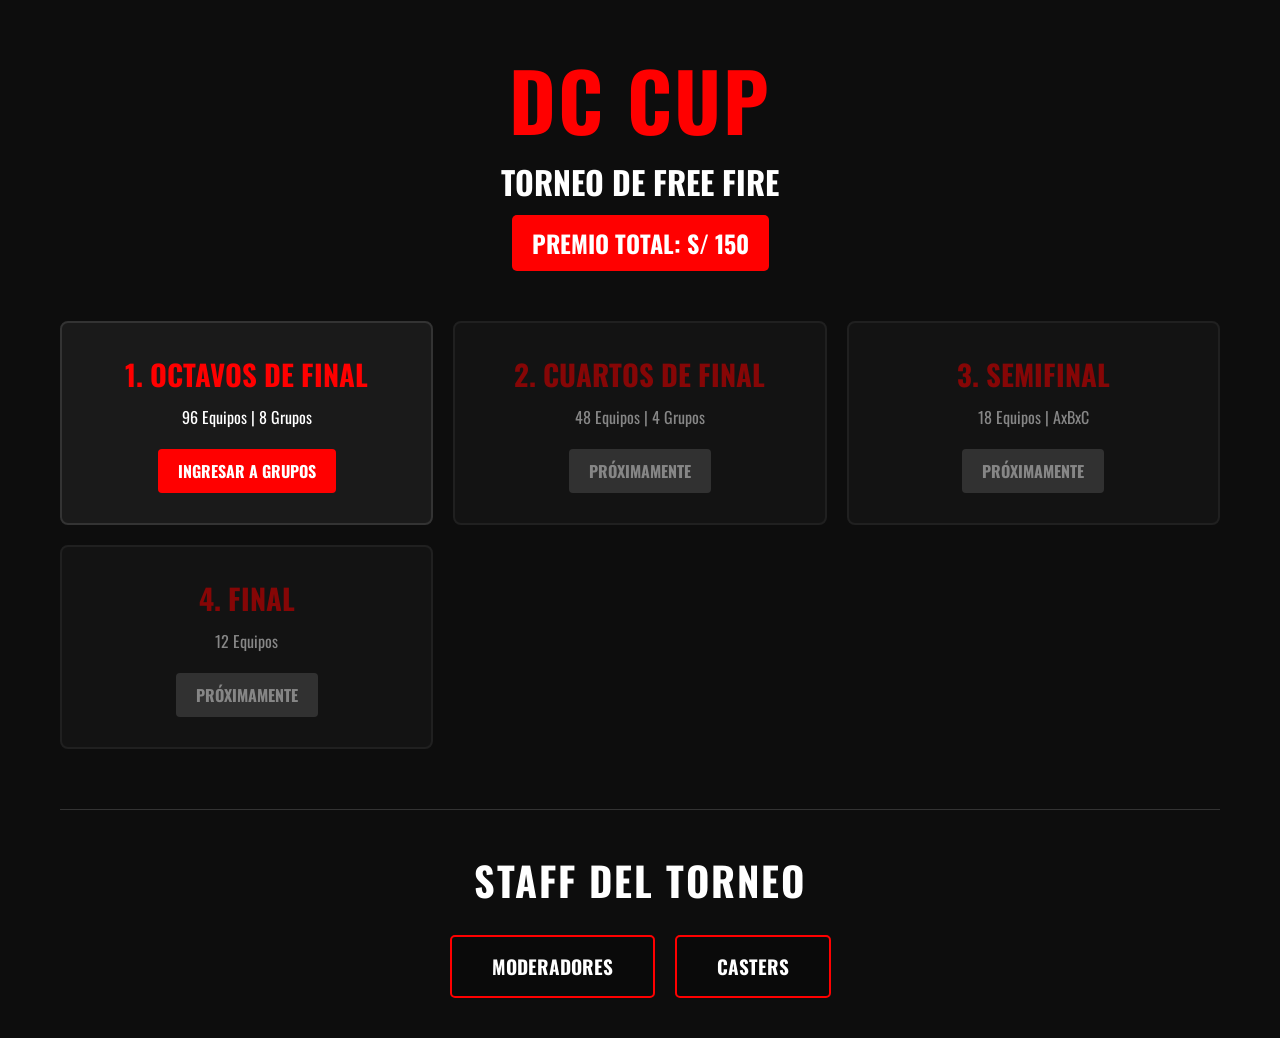
==== index.html @ 233ea068 "Torneo listo" ====
<!DOCTYPE html>
<html lang="es">
<head>
    <meta charset="UTF-8">
    <meta name="viewport" content="width=device-width, initial-scale=1.0">
    <title>DC CUP - Torneo de Free Fire</title>
    <link rel="stylesheet" href="css/index.css">
    <link href="https://fonts.googleapis.com/css2?family=Oswald:wght@400;700&display=swap" rel="stylesheet">
</head>
<body>
    <div class="hero-container">
        <header class="hero-header">
            <h1 class="title">DC CUP</h1>
            <h2 class="subtitle">TORNEO DE FREE FIRE</h2>
            <div class="prize-pool">PREMIO TOTAL: S/ 150</div>
        </header>

        <main class="phases-grid">
            <a href="octavos.html" class="phase-card">
                <h3>1. OCTAVOS DE FINAL</h3>
                <p>96 Equipos | 8 Grupos</p>
                <span class="btn-ingresar">Ingresar a Grupos</span>
            </a>
            <a href="#" class="phase-card locked">
                <h3>2. CUARTOS DE FINAL</h3>
                <p>48 Equipos | 4 Grupos</p>
                <span class="btn-ingresar">Próximamente</span>
            </a>
            <a href="#" class="phase-card locked">
                <h3>3. SEMIFINAL</h3>
                <p>18 Equipos | AxBxC</p>
                <span class="btn-ingresar">Próximamente</span>
            </a>
            <a href="#" class="phase-card locked">
                <h3>4. FINAL</h3>
                <p>12 Equipos</p>
                <span class="btn-ingresar">Próximamente</span>
            </a>
        </main>

        <section class="staff-section">
            <h2 class="staff-title">STAFF DEL TORNEO</h2>
            <div class="staff-buttons">
                <a href="staff.html?view=moderadores" class="staff-btn">Moderadores</a>
                <a href="staff.html?view=casters" class="staff-btn">Casters</a>
            </div>
        </section>
    </div>
    <script src="js/index.js"></script>
</body>
</html>
---- css/index.css ----
* { margin: 0; padding: 0; box-sizing: border-box; font-family: 'Oswald', sans-serif; }
body { background-color: #0d0d0d; color: white; background-image: url('../assets/bg-dark.jpg'); background-size: cover; }

.hero-container { max-width: 1200px; margin: 0 auto; padding: 40px 20px; text-align: center; }
.hero-header { margin-bottom: 50px; }
.title { font-size: 5rem; color: #ff0000; text-transform: uppercase; letter-spacing: 2px; }
.subtitle { font-size: 2rem; color: #ffffff; margin-bottom: 10px; }
.prize-pool { display: inline-block; background: #ff0000; color: white; padding: 10px 20px; font-size: 1.5rem; font-weight: bold; border-radius: 5px; }

.phases-grid { display: grid; grid-template-columns: repeat(auto-fit, minmax(280px, 1fr)); gap: 20px; }
.phase-card { background: #1a1a1a; border: 2px solid #333; padding: 30px 20px; text-decoration: none; color: white; transition: 0.3s; border-radius: 8px; display: flex; flex-direction: column; align-items: center; }
.phase-card:hover { border-color: #ff0000; transform: translateY(-5px); box-shadow: 0 10px 20px rgba(255,0,0,0.2); }
.phase-card h3 { font-size: 1.8rem; margin-bottom: 10px; color: #ff0000; }
.btn-ingresar { margin-top: 20px; padding: 10px 20px; background: #ff0000; border-radius: 4px; font-weight: bold; text-transform: uppercase; }
.locked { opacity: 0.5; pointer-events: none; }
.locked .btn-ingresar { background: #555; }

/* --- SECCIÓN STAFF --- */
.staff-section { margin-top: 60px; padding-top: 40px; border-top: 1px solid #333; text-align: center; }
.staff-title { font-size: 2.5rem; color: #fff; margin-bottom: 25px; text-transform: uppercase; letter-spacing: 2px; }
.staff-buttons { display: flex; justify-content: center; gap: 20px; flex-wrap: wrap; }
.staff-btn { 
    background: #0a0a0a; 
    color: white; 
    text-decoration: none; 
    padding: 15px 40px; 
    font-size: 1.2rem; 
    font-weight: bold; 
    border: 2px solid #ff0000; 
    border-radius: 5px; 
    transition: all 0.3s ease; 
    text-transform: uppercase; 
}
.staff-btn:hover { 
    background: #ff0000; 
    box-shadow: 0 0 15px rgba(255,0,0,0.5); 
    transform: translateY(-3px); 
}
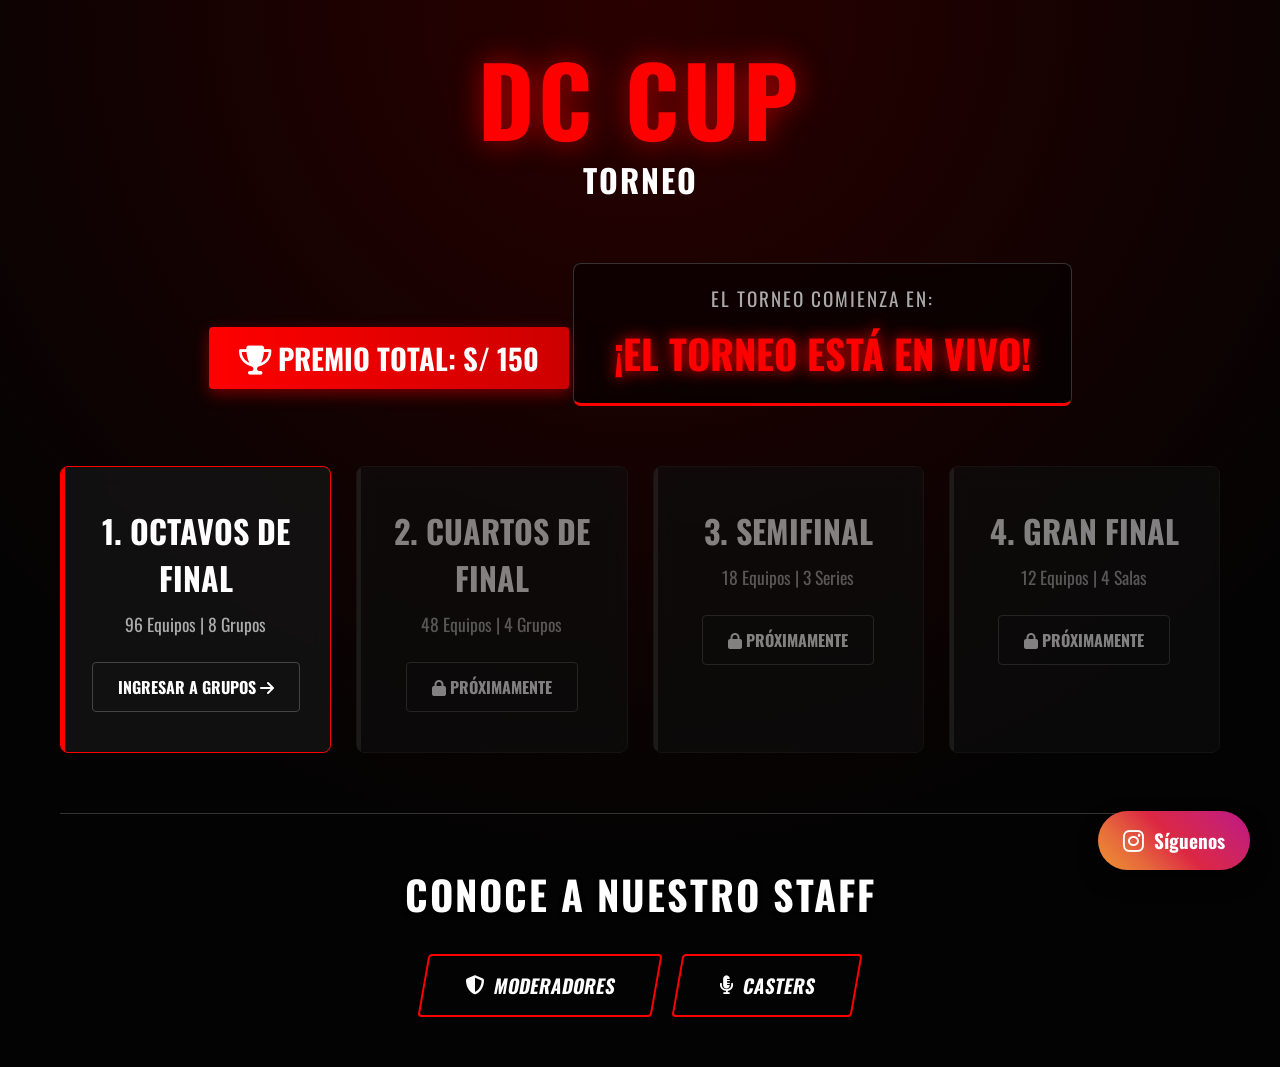
==== commit bdc17d65: "agrego ig" ====
--- a/index.html
+++ b/index.html
@@ -6,46 +6,71 @@
     <title>DC CUP - Torneo de Free Fire</title>
     <link rel="stylesheet" href="css/index.css">
     <link href="https://fonts.googleapis.com/css2?family=Oswald:wght@400;700&display=swap" rel="stylesheet">
+    <link rel="stylesheet" href="https://cdnjs.cloudflare.com/ajax/libs/font-awesome/6.4.0/css/all.min.css">
 </head>
 <body>
+    <a href="https://instagram.com/cup_dc" target="_blank" class="floating-ig">
+        <i class="fab fa-instagram"></i>
+        <span>Síguenos</span>
+    </a>
+
     <div class="hero-container">
         <header class="hero-header">
-            <h1 class="title">DC CUP</h1>
-            <h2 class="subtitle">TORNEO DE FREE FIRE</h2>
-            <div class="prize-pool">PREMIO TOTAL: S/ 150</div>
+            <div class="logo-glow">
+                <h1 class="title">DC CUP</h1>
+            </div>
+            <h2 class="subtitle">TORNEO</h2>
+            <div class="prize-pool">
+                <i class="fas fa-trophy"></i> PREMIO TOTAL: S/ 150
+            </div>
+
+            <div class="countdown-container">
+                <p class="countdown-label">EL TORNEO COMIENZA EN:</p>
+                <div id="countdown" class="countdown">
+                    </div>
+            </div>
         </header>
 
         <main class="phases-grid">
-            <a href="octavos.html" class="phase-card">
+            <a href="octavos.html" class="phase-card active-phase">
+                <div class="card-glow"></div>
                 <h3>1. OCTAVOS DE FINAL</h3>
                 <p>96 Equipos | 8 Grupos</p>
-                <span class="btn-ingresar">Ingresar a Grupos</span>
+                <span class="btn-ingresar">Ingresar a Grupos <i class="fas fa-arrow-right"></i></span>
             </a>
+            
             <a href="#" class="phase-card locked">
                 <h3>2. CUARTOS DE FINAL</h3>
                 <p>48 Equipos | 4 Grupos</p>
-                <span class="btn-ingresar">Próximamente</span>
+                <span class="btn-ingresar"><i class="fas fa-lock"></i> Próximamente</span>
             </a>
+
             <a href="#" class="phase-card locked">
                 <h3>3. SEMIFINAL</h3>
-                <p>18 Equipos | AxBxC</p>
-                <span class="btn-ingresar">Próximamente</span>
+                <p>18 Equipos | 3 Series</p>
+                <span class="btn-ingresar"><i class="fas fa-lock"></i> Próximamente</span>
             </a>
+
             <a href="#" class="phase-card locked">
-                <h3>4. FINAL</h3>
-                <p>12 Equipos</p>
-                <span class="btn-ingresar">Próximamente</span>
+                <h3>4. GRAN FINAL</h3>
+                <p>12 Equipos | 4 Salas</p>
+                <span class="btn-ingresar"><i class="fas fa-lock"></i> Próximamente</span>
             </a>
         </main>
 
         <section class="staff-section">
-            <h2 class="staff-title">STAFF DEL TORNEO</h2>
+            <h2 class="staff-title">CONOCE A NUESTRO STAFF</h2>
             <div class="staff-buttons">
-                <a href="staff.html?view=moderadores" class="staff-btn">Moderadores</a>
-                <a href="staff.html?view=casters" class="staff-btn">Casters</a>
+                <a href="staff.html?view=moderadores" class="staff-btn">
+                    <i class="fas fa-shield-alt"></i> Moderadores
+                </a>
+                <a href="staff.html?view=casters" class="staff-btn">
+                    <i class="fas fa-microphone-alt"></i> Casters
+                </a>
             </div>
         </section>
     </div>
+
     <script src="js/index.js"></script>
 </body>
 </html>
--- a/css/index.css
+++ b/css/index.css
@@ -1,38 +1,95 @@
 * { margin: 0; padding: 0; box-sizing: border-box; font-family: 'Oswald', sans-serif; }
-body { background-color: #0d0d0d; color: white; background-image: url('../assets/bg-dark.jpg'); background-size: cover; }
 
-.hero-container { max-width: 1200px; margin: 0 auto; padding: 40px 20px; text-align: center; }
-.hero-header { margin-bottom: 50px; }
-.title { font-size: 5rem; color: #ff0000; text-transform: uppercase; letter-spacing: 2px; }
-.subtitle { font-size: 2rem; color: #ffffff; margin-bottom: 10px; }
-.prize-pool { display: inline-block; background: #ff0000; color: white; padding: 10px 20px; font-size: 1.5rem; font-weight: bold; border-radius: 5px; }
+body { 
+    background-color: #030303; 
+    /* Fondo inmersivo oscuro con un toque rojo */
+    background-image: radial-gradient(circle at top center, #2a0000 0%, #030303 70%);
+    color: white; 
+    min-height: 100vh;
+    overflow-x: hidden;
+}
 
-.phases-grid { display: grid; grid-template-columns: repeat(auto-fit, minmax(280px, 1fr)); gap: 20px; }
-.phase-card { background: #1a1a1a; border: 2px solid #333; padding: 30px 20px; text-decoration: none; color: white; transition: 0.3s; border-radius: 8px; display: flex; flex-direction: column; align-items: center; }
-.phase-card:hover { border-color: #ff0000; transform: translateY(-5px); box-shadow: 0 10px 20px rgba(255,0,0,0.2); }
-.phase-card h3 { font-size: 1.8rem; margin-bottom: 10px; color: #ff0000; }
-.btn-ingresar { margin-top: 20px; padding: 10px 20px; background: #ff0000; border-radius: 4px; font-weight: bold; text-transform: uppercase; }
-.locked { opacity: 0.5; pointer-events: none; }
-.locked .btn-ingresar { background: #555; }
+.hero-container { max-width: 1200px; margin: 0 auto; padding: 50px 20px; text-align: center; }
 
-/* --- SECCIÓN STAFF --- */
-.staff-section { margin-top: 60px; padding-top: 40px; border-top: 1px solid #333; text-align: center; }
-.staff-title { font-size: 2.5rem; color: #fff; margin-bottom: 25px; text-transform: uppercase; letter-spacing: 2px; }
+/* --- HEADER Y TÍTULOS --- */
+.hero-header { margin-bottom: 60px; animation: fadeIn 1s ease-out; }
+.logo-glow { display: inline-block; position: relative; }
+.title { font-size: 6rem; color: #ff0000; text-transform: uppercase; letter-spacing: 4px; line-height: 1; text-shadow: 0 0 30px rgba(255, 0, 0, 0.6); margin-bottom: 10px; }
+.subtitle { font-size: 2rem; color: #fff; letter-spacing: 2px; margin-bottom: 20px; }
+.prize-pool { display: inline-block; background: linear-gradient(90deg, #ff0000, #cc0000); color: white; padding: 10px 30px; font-size: 1.8rem; font-weight: bold; border-radius: 4px; box-shadow: 0 5px 15px rgba(255,0,0,0.4); text-transform: uppercase; }
+
+/* --- CONTADOR --- */
+.countdown-container { margin-top: 40px; background: rgba(0, 0, 0, 0.5); border: 1px solid #333; display: inline-block; padding: 20px 40px; border-radius: 8px; backdrop-filter: blur(5px); border-bottom: 3px solid #ff0000; }
+.countdown-label { color: #aaa; font-size: 1.2rem; margin-bottom: 10px; letter-spacing: 2px; }
+.countdown { display: flex; gap: 20px; justify-content: center; }
+.time-box { display: flex; flex-direction: column; align-items: center; }
+.time-box span { font-size: 3rem; font-weight: bold; color: #d4af37; line-height: 1; text-shadow: 0 0 10px rgba(212, 175, 55, 0.5); }
+.time-box p { font-size: 0.9rem; color: #fff; text-transform: uppercase; letter-spacing: 1px; }
+
+/* --- TARJETAS DE FASES --- */
+.phases-grid { display: grid; grid-template-columns: repeat(auto-fit, minmax(250px, 1fr)); gap: 25px; margin-bottom: 60px; }
+.phase-card { background: rgba(20, 20, 20, 0.8); border: 1px solid #222; padding: 40px 20px; text-decoration: none; color: white; transition: all 0.4s ease; border-radius: 8px; position: relative; overflow: hidden; backdrop-filter: blur(10px); }
+.phase-card::before { content: ''; position: absolute; top: 0; left: 0; width: 4px; height: 100%; background: #333; transition: 0.4s; }
+
+.phase-card:hover { transform: translateY(-10px); border-color: #ff0000; box-shadow: 0 15px 30px rgba(0,0,0,0.8); }
+.phase-card:hover::before { background: #ff0000; box-shadow: 0 0 15px #ff0000; }
+
+.active-phase { border-color: #ff0000; }
+.active-phase::before { background: #ff0000; }
+
+.phase-card h3 { font-size: 2rem; margin-bottom: 10px; color: #fff; text-transform: uppercase; }
+.phase-card p { color: #aaa; font-size: 1.1rem; margin-bottom: 25px; }
+
+.btn-ingresar { display: inline-block; padding: 12px 25px; background: #111; border: 1px solid #444; border-radius: 4px; font-weight: bold; text-transform: uppercase; transition: 0.3s; color: #fff; }
+.phase-card:hover .btn-ingresar { background: #ff0000; border-color: #ff0000; box-shadow: 0 0 15px rgba(255,0,0,0.5); }
+
+.locked { opacity: 0.5; pointer-events: none; filter: grayscale(100%); }
+
+/* --- STAFF --- */
+.staff-section { border-top: 1px solid #333; padding-top: 50px; }
+.staff-title { font-size: 2.5rem; margin-bottom: 30px; letter-spacing: 2px; text-shadow: 0 2px 5px #000; }
 .staff-buttons { display: flex; justify-content: center; gap: 20px; flex-wrap: wrap; }
-.staff-btn { 
-    background: #0a0a0a; 
-    color: white; 
-    text-decoration: none; 
-    padding: 15px 40px; 
-    font-size: 1.2rem; 
-    font-weight: bold; 
-    border: 2px solid #ff0000; 
-    border-radius: 5px; 
-    transition: all 0.3s ease; 
-    text-transform: uppercase; 
+.staff-btn { background: transparent; color: white; text-decoration: none; padding: 15px 40px; font-size: 1.2rem; font-weight: bold; border: 2px solid #ff0000; border-radius: 4px; transition: 0.3s; text-transform: uppercase; display: flex; align-items: center; gap: 10px; transform: skewX(-10deg); }
+.staff-btn i { transform: skewX(10deg); } /* Deshace la inclinación para el ícono y texto */
+.staff-btn:hover { background: #ff0000; color: white; box-shadow: 0 0 20px rgba(255,0,0,0.6); }
+
+/* --- BOTÓN INSTAGRAM FLOTANTE --- */
+.floating-ig { position: fixed; bottom: 30px; right: 30px; background: linear-gradient(45deg, #f09433, #e6683c, #dc2743, #cc2366, #bc1888); color: white; padding: 15px 25px; border-radius: 50px; text-decoration: none; font-size: 1.2rem; font-weight: bold; display: flex; align-items: center; gap: 10px; box-shadow: 0 10px 20px rgba(0,0,0,0.5); z-index: 1000; transition: transform 0.3s, box-shadow 0.3s; }
+.floating-ig:hover { transform: scale(1.1) translateY(-5px); box-shadow: 0 15px 25px rgba(220, 39, 67, 0.5); }
+.floating-ig i { font-size: 1.5rem; }
+
+@keyframes fadeIn { from { opacity: 0; transform: translateY(20px); } to { opacity: 1; transform: translateY(0); } }
+
+@media (max-width: 768px) {
+    .title { font-size: 4rem; }
+    .countdown { flex-wrap: wrap; }
+    .floating-ig { bottom: 20px; right: 20px; padding: 12px 20px; font-size: 1rem; }
 }
-.staff-btn:hover { 
-    background: #ff0000; 
-    box-shadow: 0 0 15px rgba(255,0,0,0.5); 
-    transform: translateY(-3px); 
+
+/* --- REEMPLAZA ESTAS LÍNEAS DE TUS TÍTULOS --- */
+/* La función clamp() hace que el texto crezca y se encoja entre un mínimo y un máximo */
+.title { font-size: clamp(3.5rem, 10vw, 6rem); color: #ff0000; text-transform: uppercase; letter-spacing: 4px; line-height: 1; text-shadow: 0 0 30px rgba(255, 0, 0, 0.6); margin-bottom: 10px; }
+.subtitle { font-size: clamp(1.2rem, 4vw, 2rem); color: #fff; letter-spacing: 2px; margin-bottom: 20px; }
+
+/* --- AÑADE ESTO AL FINAL DE TU ARCHIVO INDEX.CSS --- */
+/* Adaptación para Celulares y Tablets */
+@media (max-width: 768px) {
+    /* Ajustamos los márgenes para no desperdiciar pantalla */
+    .hero-container { padding: 30px 15px; }
+    
+    /* El contador se hace más compacto */
+    .countdown-container { padding: 15px 20px; width: 100%; }
+    .countdown { gap: 10px; }
+    .time-box span { font-size: 2rem; }
+    
+    /* Los botones de staff se apilan uno sobre otro en celular */
+    .staff-buttons { flex-direction: column; align-items: stretch; padding: 0 20px; }
+    .staff-btn { text-align: center; justify-content: center; transform: skewX(0deg); }
+    .staff-btn i { transform: skewX(0deg); }
+    
+    /* El botón de IG se hace un poco más pequeño para no estorbar */
+    .floating-ig { bottom: 15px; right: 15px; padding: 10px 15px; font-size: 1rem; }
+    
+    /* Las tarjetas ocupan el 100% del ancho disponible */
+    .phases-grid { grid-template-columns: 1fr; }
 }
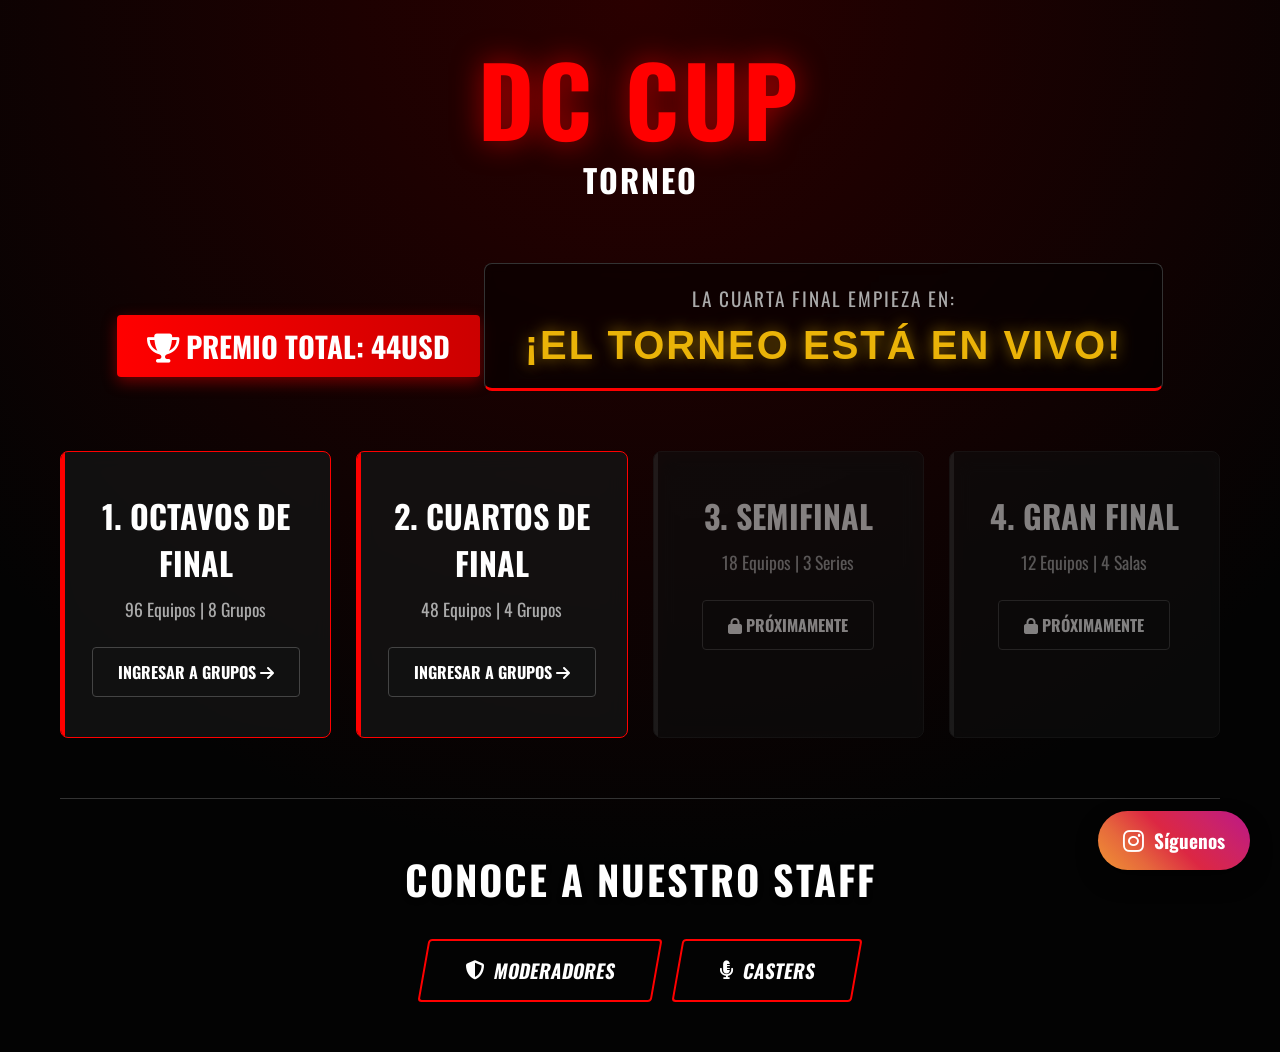
==== commit 98274db5: "Caster" ====
--- a/index.html
+++ b/index.html
@@ -21,11 +21,11 @@
             </div>
             <h2 class="subtitle">TORNEO</h2>
             <div class="prize-pool">
-                <i class="fas fa-trophy"></i> PREMIO TOTAL: S/ 150
+                <i class="fas fa-trophy"></i> PREMIO TOTAL: 44USD
             </div>
 
             <div class="countdown-container">
-                <p class="countdown-label">EL TORNEO COMIENZA EN:</p>
+                <p class="countdown-label">LA CUARTA FINAL EMPIEZA EN:</p>
                 <div id="countdown" class="countdown">
                     </div>
             </div>
@@ -39,10 +39,10 @@
                 <span class="btn-ingresar">Ingresar a Grupos <i class="fas fa-arrow-right"></i></span>
             </a>
             
-            <a href="#" class="phase-card locked">
+            <a href="cuartos.html" class="phase-card active-phase">
                 <h3>2. CUARTOS DE FINAL</h3>
                 <p>48 Equipos | 4 Grupos</p>
-                <span class="btn-ingresar"><i class="fas fa-lock"></i> Próximamente</span>
+                <span class="btn-ingresar">Ingresar a Grupos <i class="fas fa-arrow-right"></i></span>
             </a>
 
             <a href="#" class="phase-card locked">
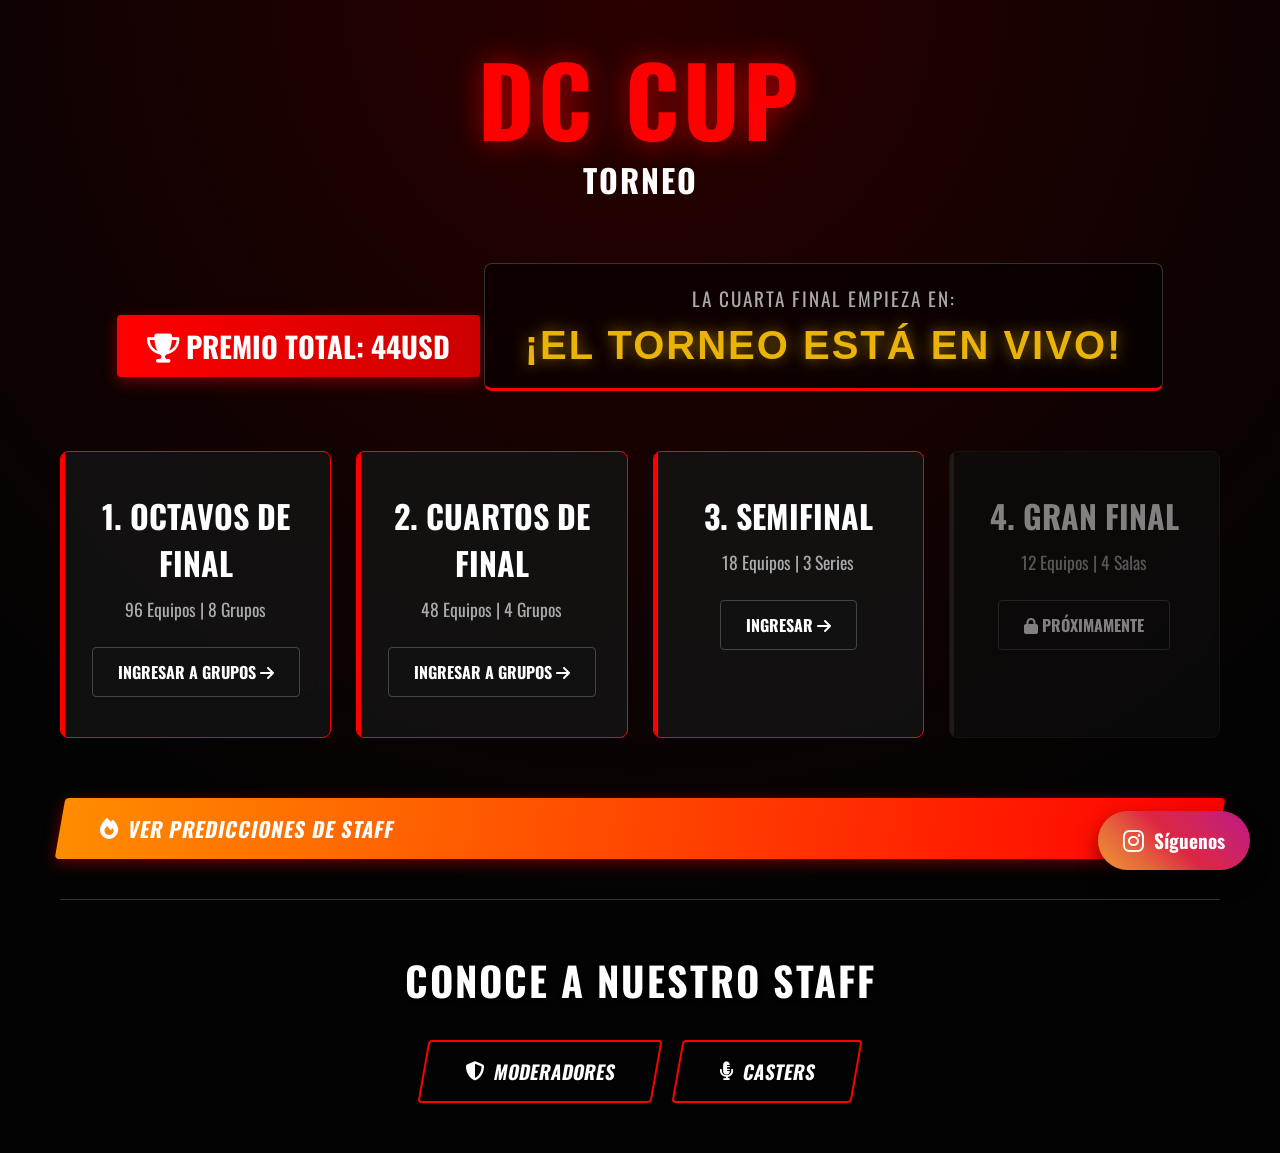
==== commit b9ea1633: "Prediccion" ====
--- a/index.html
+++ b/index.html
@@ -27,7 +27,8 @@
             <div class="countdown-container">
                 <p class="countdown-label">LA CUARTA FINAL EMPIEZA EN:</p>
                 <div id="countdown" class="countdown">
-                    </div>
+                    <!-- El contador se genera por JS -->
+                </div>
             </div>
         </header>
 
@@ -45,10 +46,10 @@
                 <span class="btn-ingresar">Ingresar a Grupos <i class="fas fa-arrow-right"></i></span>
             </a>
 
-            <a href="#" class="phase-card locked">
+            <a href="semifinal.html" class="phase-card active-phase">
                 <h3>3. SEMIFINAL</h3>
                 <p>18 Equipos | 3 Series</p>
-                <span class="btn-ingresar"><i class="fas fa-lock"></i> Próximamente</span>
+                <span class="btn-ingresar">Ingresar <i class="fas fa-arrow-right"></i></span>
             </a>
 
             <a href="#" class="phase-card locked">
@@ -57,6 +58,16 @@
                 <span class="btn-ingresar"><i class="fas fa-lock"></i> Próximamente</span>
             </a>
         </main>
+
+        <!-- ========================================== -->
+        <!-- NUEVA SECCIÓN: BOTÓN DE PREDICCIONES       -->
+        <!-- ========================================== -->
+        <section class="predicciones-section" style="text-align: center; margin: 40px 0;">
+            <a href="prediccion.html" class="staff-btn" style="font-size: 1.3rem; padding: 15px 40px; background: linear-gradient(90deg, #ff8c00, #ff0000); border: none; color: white; box-shadow: 0 4px 15px rgba(255, 0, 0, 0.4); text-transform: uppercase; letter-spacing: 1px;">
+                <i class="fas fa-fire"></i> Ver Predicciones de Staff
+            </a>
+        </section>
+        <!-- ========================================== -->
 
         <section class="staff-section">
             <h2 class="staff-title">CONOCE A NUESTRO STAFF</h2>
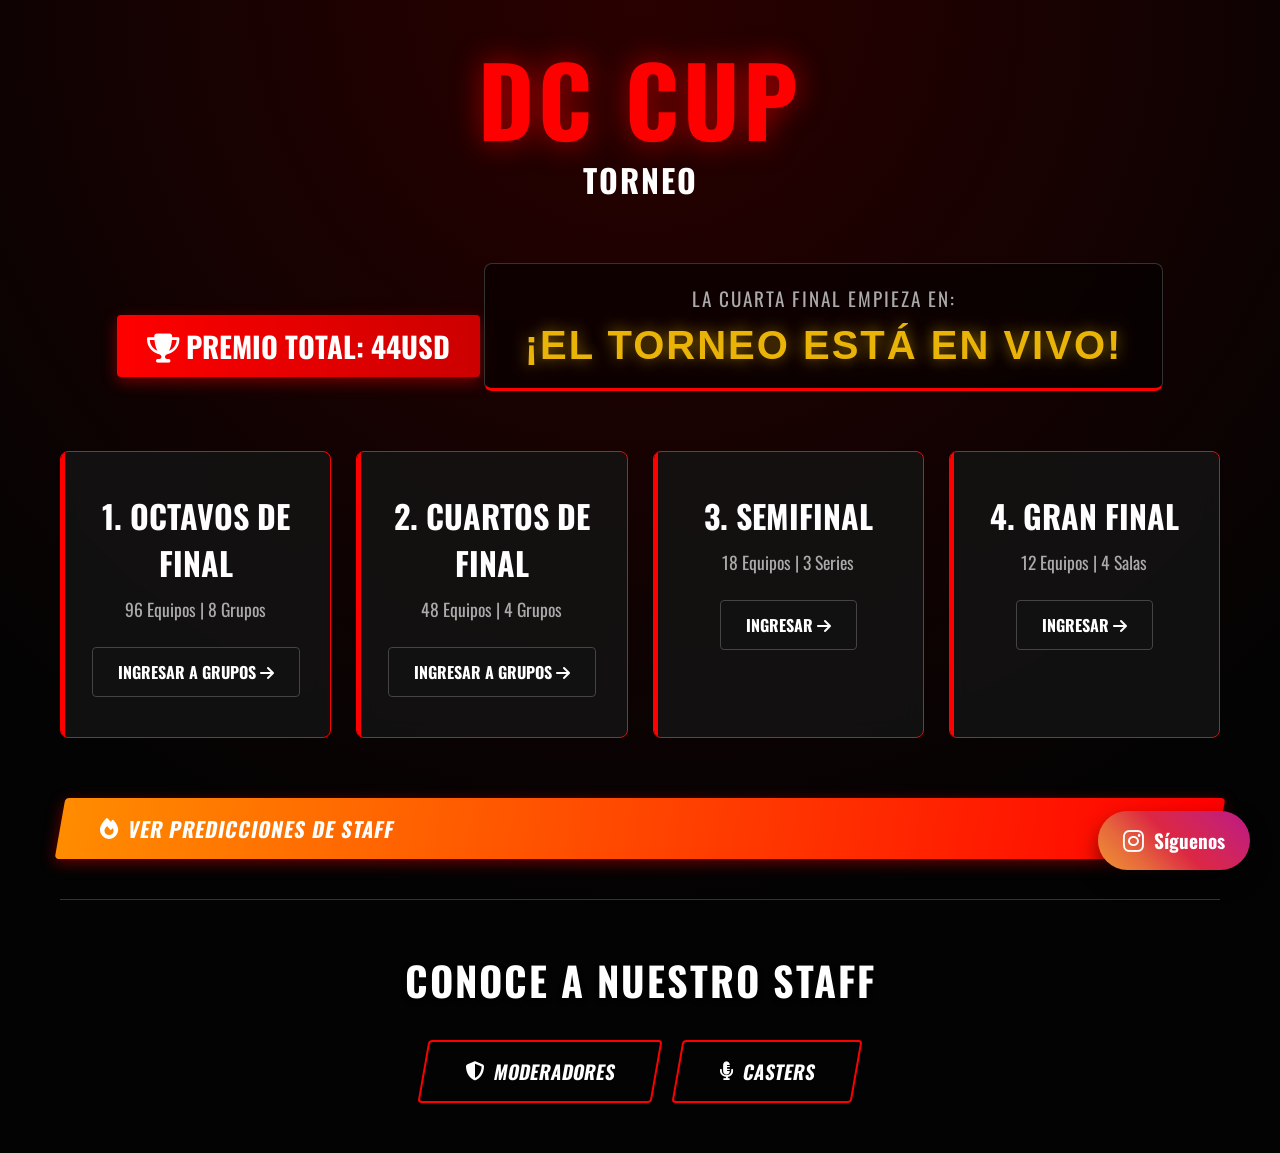
==== commit 6ad237c3: "mejorado" ====
--- a/index.html
+++ b/index.html
@@ -52,10 +52,10 @@
                 <span class="btn-ingresar">Ingresar <i class="fas fa-arrow-right"></i></span>
             </a>
 
-            <a href="#" class="phase-card locked">
+            <a href="final.html" class="phase-card active-phase">
                 <h3>4. GRAN FINAL</h3>
                 <p>12 Equipos | 4 Salas</p>
-                <span class="btn-ingresar"><i class="fas fa-lock"></i> Próximamente</span>
+                <span class="btn-ingresar">Ingresar <i class="fas fa-arrow-right"></i></span>
             </a>
         </main>
 
